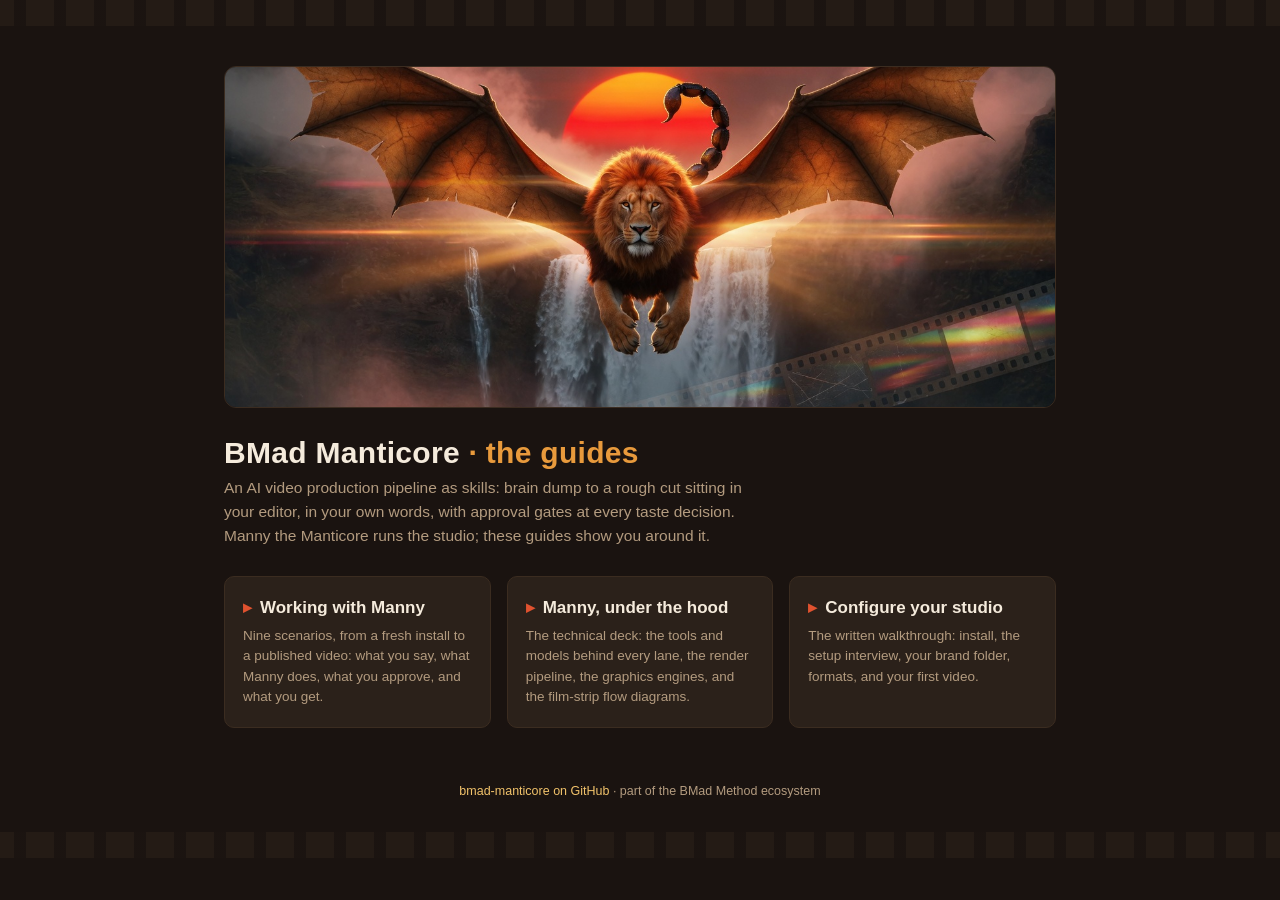
==== docs/index.html @ 51797b8f "Add docs landing page, quality gate CI, and release workflow - docs/index.html: film-themed landing " ====
<!doctype html>
<html lang="en">
<head>
<meta charset="utf-8">
<meta name="viewport" content="width=device-width, initial-scale=1">
<title>BMad Manticore — the guides</title>
<style>
  :root{
    --ink:#1A1310; --strip:#241B15; --frame:#2B211A; --line:#3B2C20;
    --accent:#E0522F; --amber:#E89A3C; --gold:#F2C36B;
    --cream:#F5EBDC; --cream-dim:#B39B7F;
  }
  *{ margin:0; padding:0; box-sizing:border-box; }
  body{
    background:var(--ink); color:var(--cream);
    font-family:-apple-system,BlinkMacSystemFont,"Segoe UI",Roboto,Helvetica,Arial,sans-serif;
    min-height:100vh; display:flex; flex-direction:column; align-items:center;
  }
  .sprockets{
    width:100%; height:26px; background:var(--strip); position:relative; overflow:hidden;
    background-image:radial-gradient(rect, transparent 0, transparent 0);
  }
  .sprockets::before{
    content:""; position:absolute; inset:0;
    background-image:repeating-linear-gradient(90deg, transparent 0 14px, var(--ink) 14px 26px, transparent 26px 40px);
    opacity:.9;
  }
  main{ max-width:880px; width:100%; padding:40px 24px 56px; }
  .hero{
    border:1px solid var(--line); border-radius:12px; overflow:hidden; background:var(--frame);
  }
  .hero img{ width:100%; display:block; max-height:340px; object-fit:cover; }
  h1{ font-size:30px; margin:28px 0 6px; letter-spacing:.01em; }
  h1 .accent{ color:var(--amber); }
  p.sub{ color:var(--cream-dim); font-size:15.5px; line-height:1.55; max-width:64ch; }
  .cards{ display:grid; grid-template-columns:repeat(auto-fit,minmax(260px,1fr)); gap:16px; margin-top:28px; }
  a.card{
    display:block; background:var(--frame); border:1px solid var(--line); border-radius:10px;
    padding:20px 18px; text-decoration:none; color:var(--cream); transition:border-color .15s;
  }
  a.card:hover{ border-color:var(--amber); }
  a.card h2{ font-size:17px; margin-bottom:8px; }
  a.card h2 span{ color:var(--accent); margin-right:8px; }
  a.card p{ color:var(--cream-dim); font-size:13.5px; line-height:1.5; }
  footer{ color:var(--cream-dim); font-size:12.5px; padding:0 24px 34px; text-align:center; }
  footer a{ color:var(--gold); text-decoration:none; }
</style>
</head>
<body>
  <div class="sprockets"></div>
  <main>
    <div class="hero">
      <img src="assets/manny/banner-03-headon-lensflare.jpg" alt="Manny the Manticore, wings spread, diving head-on over a waterfall at red sunset">
    </div>
    <h1>BMad Manticore <span class="accent">· the guides</span></h1>
    <p class="sub">An AI video production pipeline as skills: brain dump to a rough cut sitting in your editor, in your own words, with approval gates at every taste decision. Manny the Manticore runs the studio; these guides show you around it.</p>
    <div class="cards">
      <a class="card" href="manny-scenarios.html">
        <h2><span>▸</span>Working with Manny</h2>
        <p>Nine scenarios, from a fresh install to a published video: what you say, what Manny does, what you approve, and what you get.</p>
      </a>
      <a class="card" href="manny-under-the-hood.html">
        <h2><span>▸</span>Manny, under the hood</h2>
        <p>The technical deck: the tools and models behind every lane, the render pipeline, the graphics engines, and the film-strip flow diagrams.</p>
      </a>
      <a class="card" href="https://github.com/bmad-code-org/bmad-manticore/blob/main/docs/user-guide.md">
        <h2><span>▸</span>Configure your studio</h2>
        <p>The written walkthrough: install, the setup interview, your brand folder, formats, and your first video.</p>
      </a>
    </div>
  </main>
  <footer>
    <a href="https://github.com/bmad-code-org/bmad-manticore">bmad-manticore on GitHub</a> · part of the BMad Method ecosystem
  </footer>
  <div class="sprockets"></div>
</body>
</html>
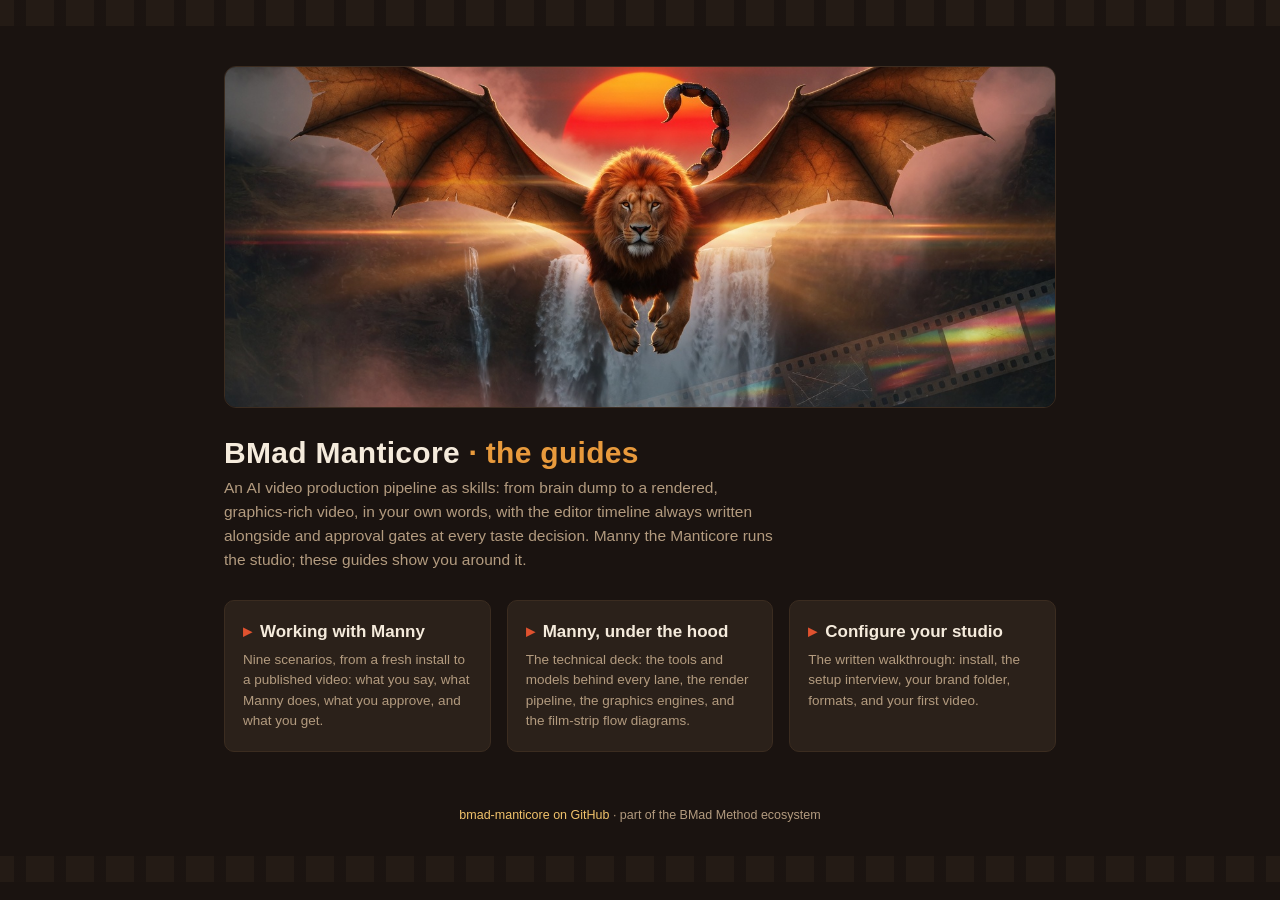
==== commit ffd0a3e9: "feat: cross-platform support (Windows/Linux/Intel Mac lanes), loudnorm mastering, captions, VP9 alph" ====
--- a/docs/index.html
+++ b/docs/index.html
@@ -53,7 +53,7 @@
       <img src="assets/manny/banner-03-headon-lensflare.jpg" alt="Manny the Manticore, wings spread, diving head-on over a waterfall at red sunset">
     </div>
     <h1>BMad Manticore <span class="accent">· the guides</span></h1>
-    <p class="sub">An AI video production pipeline as skills: brain dump to a rough cut sitting in your editor, in your own words, with approval gates at every taste decision. Manny the Manticore runs the studio; these guides show you around it.</p>
+    <p class="sub">An AI video production pipeline as skills: from brain dump to a rendered, graphics-rich video, in your own words, with the editor timeline always written alongside and approval gates at every taste decision. Manny the Manticore runs the studio; these guides show you around it.</p>
     <div class="cards">
       <a class="card" href="manny-scenarios.html">
         <h2><span>▸</span>Working with Manny</h2>
